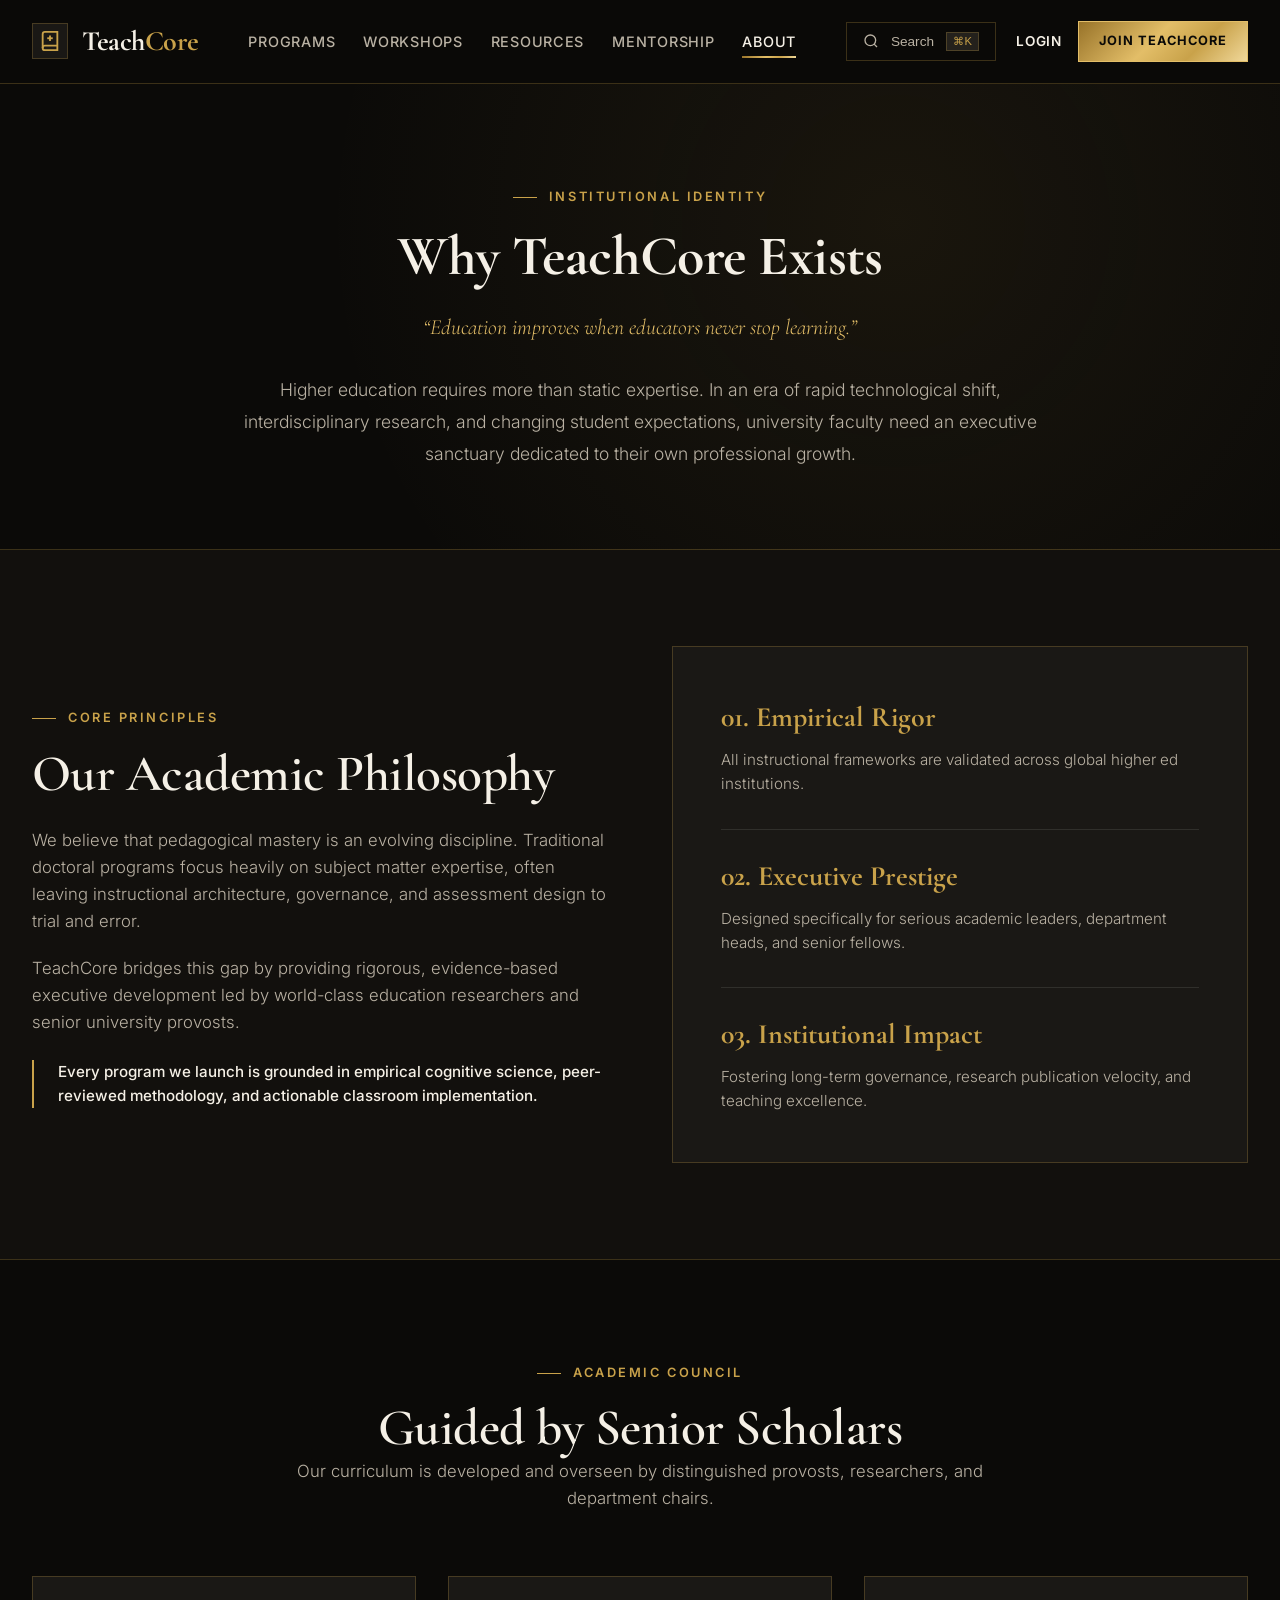
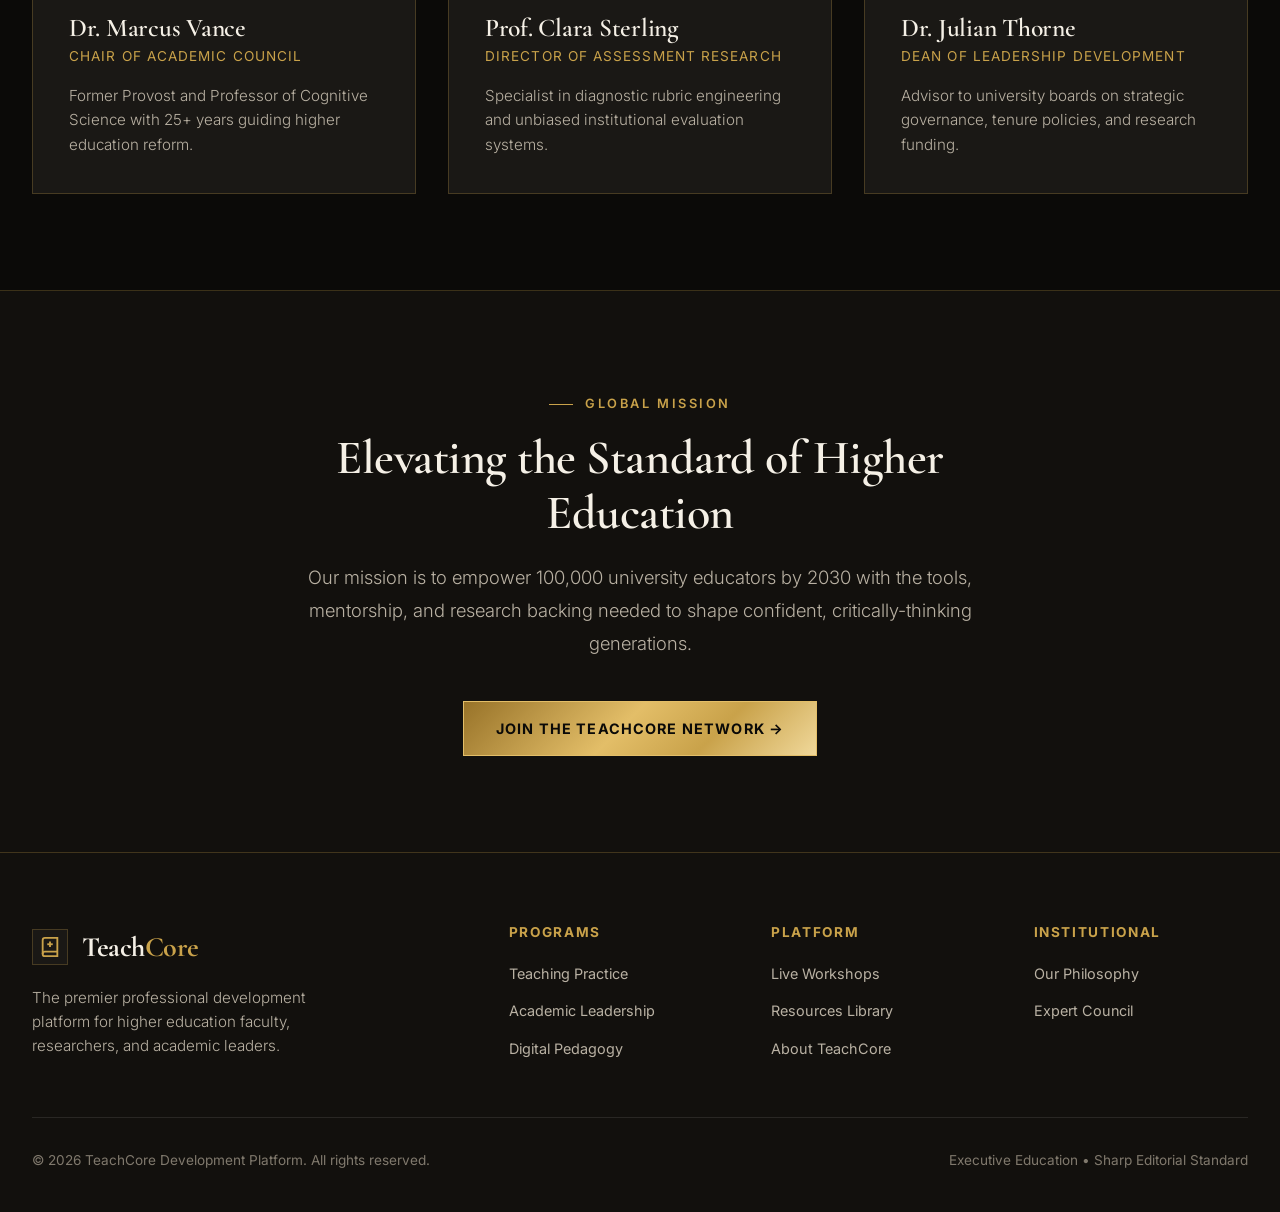
==== about.html @ e2229757 "first commit" ====
<!DOCTYPE html>
<html lang="en">
<head>
  <meta charset="UTF-8">
  <meta name="viewport" content="width=device-width, initial-scale=1.0">
  <title>About TeachCore | Institutional Philosophy & Mission</title>
  <meta name="description" content="TeachCore is an executive professional development platform dedicated to advancing teaching excellence, academic research, and institutional leadership worldwide.">
  <link rel="stylesheet" href="css/style.css">
  <link rel="stylesheet" href="css/responsive.css">
</head>
<body>

  <!-- SITE HEADER / NAVIGATION -->
  <header class="site-header">
    <div class="container nav-container">
      <a href="index.html" class="brand-logo" aria-label="TeachCore Home">
        <div class="logo-mark">
          <svg viewBox="0 0 24 24"><path d="M4 19.5A2.5 2.5 0 0 1 6.5 17H20"></path><path d="M6.5 2H20v20H6.5A2.5 2.5 0 0 1 4 19.5v-15A2.5 2.5 0 0 1 6.5 2z"></path><path d="M12 6v6"></path><path d="M9 9h6"></path></svg>
        </div>
        <span class="brand-text">Teach<span class="core">Core</span></span>
      </a>

      <nav class="desktop-nav" aria-label="Main Navigation">
        <ul class="nav-menu">
          <li><a href="programs.html" class="nav-link">Programs</a></li>
          <li><a href="workshops.html" class="nav-link">Workshops</a></li>
          <li><a href="resources.html" class="nav-link">Resources</a></li>
          <li><a href="programs.html#mentorship" class="nav-link">Mentorship</a></li>
          <li><a href="about.html" class="nav-link active">About</a></li>
        </ul>
      </nav>

      <div class="nav-actions">
        <button class="search-trigger" aria-label="Search site">
          <svg width="16" height="16" viewBox="0 0 24 24" fill="none" stroke="currentColor" stroke-width="2"><circle cx="11" cy="11" r="8"></circle><line x1="21" y1="21" x2="16.65" y2="16.65"></line></svg>
          <span>Search</span>
          <span class="search-shortcut">⌘K</span>
        </button>
        <div class="auth-state-container">
          <a href="login.html" class="nav-auth-link">Login</a>
          <a href="signup.html" class="btn btn-primary" style="padding: 0.55rem 1.25rem; font-size: 0.8rem;">Join TeachCore</a>
        </div>
        <button class="hamburger-btn" aria-label="Toggle navigation menu" aria-expanded="false">
          <span class="hamburger-line line-1"></span>
          <span class="hamburger-line line-2"></span>
          <span class="hamburger-line line-3"></span>
        </button>
      </div>
    </div>
  </header>

  <!-- MOBILE NAVIGATION DRAWER -->
  <div class="mobile-nav-overlay" aria-hidden="true">
    <ul class="mobile-nav-links">
      <li><a href="index.html" class="mobile-nav-link">Home</a></li>
      <li><a href="programs.html" class="mobile-nav-link">Programs</a></li>
      <li><a href="workshops.html" class="mobile-nav-link">Workshops & Events</a></li>
      <li><a href="resources.html" class="mobile-nav-link">Resources Library</a></li>
      <li><a href="about.html" class="mobile-nav-link active">About TeachCore</a></li>
    </ul>
    <div class="mobile-nav-actions">
      <a href="login.html" class="btn btn-secondary" style="width: 100%;">Educator Login</a>
      <a href="signup.html" class="btn btn-primary" style="width: 100%;">Create Account</a>
    </div>
  </div>

  <main>
    <!-- HERO SECTION -->
    <section class="section-padding" style="background: radial-gradient(circle at 70% 30%, rgba(201, 162, 74, 0.08) 0%, transparent 60%), var(--bg-black); border-bottom: 1px solid var(--border-gold); padding-top: 6rem; padding-bottom: 5rem;">
      <div class="container" style="max-width: 900px; text-align: center;">
        <span class="section-tag" style="justify-content: center;">Institutional Identity</span>
        <h1 style="font-size: 3.5rem; margin-bottom: 1.5rem;">Why TeachCore Exists</h1>
        <p style="font-size: 1.35rem; font-family: var(--font-serif); font-style: italic; color: var(--gold-bright); line-height: 1.4; margin-bottom: 2rem;">
          “Education improves when educators never stop learning.”
        </p>
        <p style="font-size: 1.1rem; color: var(--text-secondary); line-height: 1.8;">
          Higher education requires more than static expertise. In an era of rapid technological shift, interdisciplinary research, and changing student expectations, university faculty need an executive sanctuary dedicated to their own professional growth.
        </p>
      </div>
    </section>

    <!-- OUR PHILOSOPHY & APPROACH -->
    <section class="section-padding" style="background: var(--bg-black-soft);">
      <div class="container grid grid-2" style="gap: 4rem; align-items: center;">
        <div>
          <span class="section-tag">Core Principles</span>
          <h2 style="margin-bottom: 1.5rem;">Our Academic Philosophy</h2>
          <p style="margin-bottom: 1.25rem;">
            We believe that pedagogical mastery is an evolving discipline. Traditional doctoral programs focus heavily on subject matter expertise, often leaving instructional architecture, governance, and assessment design to trial and error.
          </p>
          <p style="margin-bottom: 1.5rem;">
            TeachCore bridges this gap by providing rigorous, evidence-based executive development led by world-class education researchers and senior university provosts.
          </p>
          <div style="padding-left: 1.5rem; border-left: 2px solid var(--gold);">
            <p style="font-size: 0.95rem; color: var(--text-primary); font-weight: 500;">
              Every program we launch is grounded in empirical cognitive science, peer-reviewed methodology, and actionable classroom implementation.
            </p>
          </div>
        </div>

        <div style="background: var(--bg-graphite); border: 1px solid var(--border-gold); padding: 3rem; display: flex; flex-direction: column; gap: 2rem;">
          <div>
            <span style="font-family: var(--font-serif); font-size: 1.75rem; color: var(--gold); font-weight: 700;">01. Empirical Rigor</span>
            <p style="font-size: 0.95rem; color: var(--text-secondary); margin-top: 0.5rem;">All instructional frameworks are validated across global higher ed institutions.</p>
          </div>
          <div style="border-top: 1px solid var(--border-subtle); padding-top: 1.5rem;">
            <span style="font-family: var(--font-serif); font-size: 1.75rem; color: var(--gold); font-weight: 700;">02. Executive Prestige</span>
            <p style="font-size: 0.95rem; color: var(--text-secondary); margin-top: 0.5rem;">Designed specifically for serious academic leaders, department heads, and senior fellows.</p>
          </div>
          <div style="border-top: 1px solid var(--border-subtle); padding-top: 1.5rem;">
            <span style="font-family: var(--font-serif); font-size: 1.75rem; color: var(--gold); font-weight: 700;">03. Institutional Impact</span>
            <p style="font-size: 0.95rem; color: var(--text-secondary); margin-top: 0.5rem;">Fostering long-term governance, research publication velocity, and teaching excellence.</p>
          </div>
        </div>
      </div>
    </section>

    <!-- OUR EXPERTS COUNCIL -->
    <section class="section-padding" style="background: var(--bg-black); border-top: 1px solid var(--border-gold); border-bottom: 1px solid var(--border-gold);">
      <div class="container">
        <div style="text-align: center; max-width: 700px; margin: 0 auto 4rem auto;">
          <span class="section-tag" style="justify-content: center;">Academic Council</span>
          <h2>Guided by Senior Scholars</h2>
          <p>Our curriculum is developed and overseen by distinguished provosts, researchers, and department chairs.</p>
        </div>

        <div class="grid grid-3">
          <div style="background: var(--bg-graphite); border: 1px solid var(--border-gold); padding: 2.25rem;">
            <h3 style="font-size: 1.6rem; color: var(--text-primary); margin-bottom: 0.25rem;">Dr. Marcus Vance</h3>
            <span style="font-size: 0.85rem; color: var(--gold); text-transform: uppercase; letter-spacing: 0.08em; display: block; margin-bottom: 1rem;">Chair of Academic Council</span>
            <p style="font-size: 0.95rem; color: var(--text-secondary);">Former Provost and Professor of Cognitive Science with 25+ years guiding higher education reform.</p>
          </div>

          <div style="background: var(--bg-graphite); border: 1px solid var(--border-gold); padding: 2.25rem;">
            <h3 style="font-size: 1.6rem; color: var(--text-primary); margin-bottom: 0.25rem;">Prof. Clara Sterling</h3>
            <span style="font-size: 0.85rem; color: var(--gold); text-transform: uppercase; letter-spacing: 0.08em; display: block; margin-bottom: 1rem;">Director of Assessment Research</span>
            <p style="font-size: 0.95rem; color: var(--text-secondary);">Specialist in diagnostic rubric engineering and unbiased institutional evaluation systems.</p>
          </div>

          <div style="background: var(--bg-graphite); border: 1px solid var(--border-gold); padding: 2.25rem;">
            <h3 style="font-size: 1.6rem; color: var(--text-primary); margin-bottom: 0.25rem;">Dr. Julian Thorne</h3>
            <span style="font-size: 0.85rem; color: var(--gold); text-transform: uppercase; letter-spacing: 0.08em; display: block; margin-bottom: 1rem;">Dean of Leadership Development</span>
            <p style="font-size: 0.95rem; color: var(--text-secondary);">Advisor to university boards on strategic governance, tenure policies, and research funding.</p>
          </div>
        </div>
      </div>
    </section>

    <!-- MISSION & VISION -->
    <section class="section-padding" style="background: var(--bg-black-soft); text-align: center;">
      <div class="container" style="max-width: 800px;">
        <span class="section-tag" style="justify-content: center;">Global Mission</span>
        <h2 style="font-size: 3rem; margin-bottom: 1.25rem;">Elevating the Standard of Higher Education</h2>
        <p style="font-size: 1.15rem; color: var(--text-secondary); margin-bottom: 2.5rem; line-height: 1.8;">
          Our mission is to empower 100,000 university educators by 2030 with the tools, mentorship, and research backing needed to shape confident, critically-thinking generations.
        </p>
        <a href="signup.html" class="btn btn-primary">Join the TeachCore Network &rarr;</a>
      </div>
    </section>
  </main>

  <!-- FOOTER -->
  <footer class="site-footer">
    <div class="container">
      <div class="footer-top">
        <div class="footer-brand">
          <a href="index.html" class="brand-logo">
            <div class="logo-mark">
              <svg viewBox="0 0 24 24"><path d="M4 19.5A2.5 2.5 0 0 1 6.5 17H20"></path><path d="M6.5 2H20v20H6.5A2.5 2.5 0 0 1 4 19.5v-15A2.5 2.5 0 0 1 6.5 2z"></path><path d="M12 6v6"></path><path d="M9 9h6"></path></svg>
            </div>
            <span class="brand-text">Teach<span class="core">Core</span></span>
          </a>
          <p>The premier professional development platform for higher education faculty, researchers, and academic leaders.</p>
        </div>

        <div>
          <h4 class="footer-heading">Programs</h4>
          <ul class="footer-links">
            <li><a href="programs.html">Teaching Practice</a></li>
            <li><a href="programs.html">Academic Leadership</a></li>
            <li><a href="programs.html">Digital Pedagogy</a></li>
          </ul>
        </div>

        <div>
          <h4 class="footer-heading">Platform</h4>
          <ul class="footer-links">
            <li><a href="workshops.html">Live Workshops</a></li>
            <li><a href="resources.html">Resources Library</a></li>
            <li><a href="about.html">About TeachCore</a></li>
          </ul>
        </div>

        <div>
          <h4 class="footer-heading">Institutional</h4>
          <ul class="footer-links">
            <li><a href="about.html">Our Philosophy</a></li>
            <li><a href="about.html">Expert Council</a></li>
          </ul>
        </div>
      </div>

      <div class="footer-bottom">
        <span>&copy; 2026 TeachCore Development Platform. All rights reserved.</span>
        <span>Executive Education &bull; Sharp Editorial Standard</span>
      </div>
    </div>
  </footer>

  <script src="js/navigation.js"></script>
  <script src="js/auth.js"></script>
  <script src="js/main.js"></script>
</body>
</html>
---- css/style.css ----
/* ==========================================================================
   TEACHCORE - PREMIUM EDUCATOR DEVELOPMENT PLATFORM
   Core Design System & Stylesheet
   Style: Dark Executive Academic / Editorial / Sharp 0px Corners / Metallic Gold
   ========================================================================== */

@import url('https://fonts.googleapis.com/css2?family=Cormorant+Garamond:ital,wght@0,400;0,500;0,600;0,700;1,400;1,600&family=Inter:wght@300;400;500;600;700&display=swap');

:root {
  /* Color Palette - Executive Dark & Champagne Gold */
  --bg-black: #0B0A08;
  --bg-black-soft: #12100D;
  --bg-graphite: #1A1815;
  --bg-graphite-light: #24211C;
  --bg-graphite-hover: #2D2923;

  /* Metallic Gold Palette */
  --gold: #C9A24A;
  --gold-bright: #E3BE68;
  --gold-dark: #987329;
  --champagne: #F0D89A;
  --gold-metallic: linear-gradient(135deg, #987329 0%, #E3BE68 45%, #C9A24A 70%, #F0D89A 100%);
  --gold-metallic-subtle: linear-gradient(135deg, rgba(152, 115, 41, 0.15) 0%, rgba(227, 190, 104, 0.15) 50%, rgba(201, 162, 74, 0.15) 100%);

  /* Typography Colors */
  --text-primary: #F5F0E6;
  --text-secondary: #B9B1A3;
  --text-muted: #80796D;

  /* Borders & Dividers */
  --border-gold: rgba(201, 162, 74, 0.25);
  --border-gold-strong: rgba(201, 162, 74, 0.6);
  --border-subtle: rgba(245, 240, 230, 0.1);

  /* Fonts */
  --font-serif: 'Cormorant Garamond', Georgia, 'Times New Roman', serif;
  --font-sans: 'Inter', -apple-system, BlinkMacSystemFont, 'Segoe UI', Roboto, sans-serif;

  /* Spacing System */
  --space-xs: 0.5rem;
  --space-sm: 1rem;
  --space-md: 1.5rem;
  --space-lg: 2.5rem;
  --space-xl: 4rem;
  --space-xxl: 6rem;

  /* Layout */
  --container-max: 1320px;
  --header-height: 84px;

  /* Transitions */
  --transition-fast: 0.2s cubic-bezier(0.16, 1, 0.3, 1);
  --transition-normal: 0.35s cubic-bezier(0.16, 1, 0.3, 1);
  --transition-slow: 0.6s cubic-bezier(0.16, 1, 0.3, 1);
}

/* ==========================================================================
   GLOBAL RESET & STRICT SHARP EDGE ENFORCEMENT
   ========================================================================== */

*,
*::before,
*::after {
  box-sizing: border-box;
  margin: 0;
  padding: 0;
  border-radius: 0 !important;
  /* STRICT CORNER RULE: ZERO ROUNDED CORNERS EVERYWHERE */
}

html {
  font-size: 16px;
  scroll-behavior: smooth;
  background-color: var(--bg-black);
  color: var(--text-primary);
  font-family: var(--font-sans);
  -webkit-font-smoothing: antialiased;
  -moz-osx-font-smoothing: grayscale;
}

body {
  min-height: 100vh;
  display: flex;
  flex-direction: column;
  background-color: var(--bg-black);
  line-height: 1.6;
  overflow-x: hidden;
}

/* Selection & Scrollbar */
::selection {
  background: var(--gold);
  color: var(--bg-black);
}

::-webkit-scrollbar {
  width: 8px;
}

::-webkit-scrollbar-track {
  background: var(--bg-black);
}

::-webkit-scrollbar-thumb {
  background: var(--bg-graphite-light);
  border: 1px solid var(--border-gold);
}

::-webkit-scrollbar-thumb:hover {
  background: var(--gold-dark);
}

/* ==========================================================================
   TYPOGRAPHY
   ========================================================================== */

h1,
h2,
h3,
h4,
h5,
h6 {
  font-family: var(--font-serif);
  font-weight: 600;
  color: var(--text-primary);
  line-height: 1.15;
  letter-spacing: -0.01em;
}

h1 {
  font-size: clamp(2.75rem, 5.5vw, 4.5rem);
  font-weight: 700;
}

h2 {
  font-size: clamp(2.2rem, 4vw, 3.25rem);
}

h3 {
  font-size: clamp(1.5rem, 2.5vw, 2.1rem);
}

h4 {
  font-size: 1.35rem;
}

p {
  color: var(--text-secondary);
  font-size: 1.05rem;
  font-weight: 300;
}

a {
  color: inherit;
  text-decoration: none;
  transition: color var(--transition-fast);
}

.text-gold {
  color: var(--gold);
}

.text-gold-gradient {
  background: var(--gold-metallic);
  -webkit-background-clip: text;
  background-clip: text;
  -webkit-text-fill-color: transparent;
  display: inline-block;
}

.section-tag {
  display: inline-flex;
  align-items: center;
  gap: 0.75rem;
  font-family: var(--font-sans);
  font-size: 0.8rem;
  font-weight: 600;
  letter-spacing: 0.2em;
  text-transform: uppercase;
  color: var(--gold);
  margin-bottom: 1rem;
}

.section-tag::before {
  content: '';
  display: inline-block;
  width: 24px;
  height: 1px;
  background: var(--gold);
}

/* ==========================================================================
   LAYOUT CONTAINERS & UTILITIES
   ========================================================================== */

.container {
  width: 100%;
  max-width: var(--container-max);
  margin: 0 auto;
  padding: 0 2rem;
}

.section-padding {
  padding: var(--space-xxl) 0;
}

.section-divider {
  width: 100%;
  height: 1px;
  background: linear-gradient(90deg, transparent 0%, var(--border-gold) 50%, transparent 100%);
  margin: 0;
}

.grid {
  display: grid;
  gap: 2rem;
}

.grid-2 {
  grid-template-columns: repeat(2, 1fr);
}

.grid-3 {
  grid-template-columns: repeat(3, 1fr);
}

.grid-4 {
  grid-template-columns: repeat(4, 1fr);
}

/* ==========================================================================
   BUTTONS & INPUTS (STRICT SHARP EDGES)
   ========================================================================== */

.btn {
  display: inline-flex;
  align-items: center;
  justify-content: center;
  gap: 0.75rem;
  padding: 0.95rem 2rem;
  font-family: var(--font-sans);
  font-size: 0.9rem;
  font-weight: 600;
  letter-spacing: 0.08em;
  text-transform: uppercase;
  cursor: pointer;
  border: 1px solid transparent;
  transition: all var(--transition-normal);
  background: transparent;
  position: relative;
  overflow: hidden;
}

.btn-primary {
  background: var(--gold-metallic);
  color: var(--bg-black);
  border-color: var(--gold-bright);
  font-weight: 700;
}

.btn-primary:hover {
  background: linear-gradient(135deg, #E3BE68 0%, #F0D89A 50%, #C9A24A 100%);
  box-shadow: 0 0 25px rgba(201, 162, 74, 0.3);
  transform: translateY(-2px);
}

.btn-secondary {
  background: var(--bg-graphite);
  color: var(--text-primary);
  border: 1px solid var(--border-gold);
}

.btn-secondary:hover {
  border-color: var(--gold);
  background: var(--bg-graphite-light);
  color: var(--gold-bright);
  transform: translateY(-2px);
}

.btn-outline {
  background: transparent;
  color: var(--gold);
  border: 1px solid var(--border-gold);
}

.btn-outline:hover {
  background: rgba(201, 162, 74, 0.1);
  border-color: var(--gold-bright);
  color: var(--gold-bright);
}

.btn-icon {
  width: 44px;
  height: 44px;
  padding: 0;
  display: flex;
  align-items: center;
  justify-content: center;
}

/* Forms & Inputs */
.form-group {
  display: flex;
  flex-direction: column;
  gap: 0.5rem;
  margin-bottom: 1.5rem;
}

.form-label {
  font-size: 0.85rem;
  font-weight: 600;
  text-transform: uppercase;
  letter-spacing: 0.08em;
  color: var(--text-secondary);
}

.form-control {
  width: 100%;
  padding: 0.9rem 1.25rem;
  background: var(--bg-black-soft);
  border: 1px solid var(--border-gold);
  color: var(--text-primary);
  font-family: var(--font-sans);
  font-size: 0.95rem;
  transition: border-color var(--transition-fast), background var(--transition-fast);
}

.form-control:focus {
  outline: none;
  border-color: var(--gold-bright);
  background: var(--bg-graphite);
  box-shadow: 0 0 10px rgba(201, 162, 74, 0.15);
}

.form-control::placeholder {
  color: var(--text-muted);
}

select.form-control {
  appearance: none;
  background-image: url("data:image/svg+xml,%3Csvg xmlns='http://www.w3.org/2000/svg' width='16' height='16' viewBox='0 0 24 24' fill='none' stroke='%3CC9A24A' stroke-width='2' stroke-linecap='square'%3E%3Cpolyline points='6 9 12 15 18 9'%3E%3C/polyline%3E%3C/svg%3E");
  background-repeat: no-repeat;
  background-position: right 1rem center;
  padding-right: 2.5rem;
}

/* ==========================================================================
   NAVIGATION & HEADER
   ========================================================================== */

.site-header {
  position: sticky;
  top: 0;
  z-index: 1000;
  background: rgba(11, 10, 8, 0.92);
  backdrop-filter: blur(12px);
  -webkit-backdrop-filter: blur(12px);
  border-bottom: 1px solid var(--border-gold);
  height: var(--header-height);
  display: flex;
  align-items: center;
  transition: background var(--transition-normal);
}

.nav-container {
  display: flex;
  align-items: center;
  justify-content: space-between;
  width: 100%;
}

/* Brand Logo */
.brand-logo {
  display: flex;
  align-items: center;
  gap: 0.85rem;
  font-family: var(--font-serif);
  font-size: 1.75rem;
  font-weight: 700;
  letter-spacing: -0.02em;
  color: var(--text-primary);
}

.logo-mark {
  width: 36px;
  height: 36px;
  display: flex;
  align-items: center;
  justify-content: center;
  background: var(--bg-graphite);
  border: 1px solid var(--border-gold);
  position: relative;
}

.logo-mark svg {
  width: 22px;
  height: 22px;
  fill: none;
  stroke: var(--gold);
  stroke-width: 2;
}

.brand-text .core {
  color: var(--gold);
}

/* Nav Menu */
.nav-menu {
  display: flex;
  align-items: center;
  gap: 2.5rem;
  list-style: none;
}

.nav-link {
  font-family: var(--font-sans);
  font-size: 0.9rem;
  font-weight: 500;
  letter-spacing: 0.05em;
  color: var(--text-secondary);
  padding: 0.5rem 0;
  position: relative;
  text-transform: uppercase;
}

.nav-link::after {
  content: '';
  position: absolute;
  bottom: 0;
  left: 0;
  width: 100%;
  height: 2px;
  background: var(--gold-metallic);
  transform: scaleX(0);
  transform-origin: right;
  transition: transform var(--transition-normal);
}

.nav-link:hover,
.nav-link.active {
  color: var(--text-primary);
}

.nav-link:hover::after,
.nav-link.active::after {
  transform: scaleX(1);
  transform-origin: left;
}

/* Nav Actions */
.nav-actions {
  display: flex;
  align-items: center;
  gap: 1.25rem;
}

.search-trigger {
  background: transparent;
  border: 1px solid var(--border-gold);
  color: var(--text-secondary);
  padding: 0.55rem 1rem;
  display: flex;
  align-items: center;
  gap: 0.75rem;
  font-size: 0.85rem;
  cursor: pointer;
  transition: all var(--transition-fast);
}

.search-trigger:hover {
  border-color: var(--gold);
  color: var(--gold-bright);
  background: var(--bg-graphite);
}

.search-shortcut {
  font-size: 0.7rem;
  background: var(--bg-graphite-light);
  border: 1px solid var(--border-gold);
  padding: 0.15rem 0.4rem;
  color: var(--gold);
}

.nav-auth-link {
  font-size: 0.85rem;
  font-weight: 600;
  text-transform: uppercase;
  letter-spacing: 0.05em;
  color: var(--text-primary);
}

.nav-auth-link:hover {
  color: var(--gold);
}

.user-badge {
  display: inline-flex;
  align-items: center;
  gap: 0.5rem;
  padding: 0.4rem 0.8rem;
  background: var(--bg-graphite);
  border: 1px solid var(--border-gold);
  font-size: 0.85rem;
  color: var(--gold-bright);
}

/* Mobile Hamburger Button */
.hamburger-btn {
  display: none;
  background: transparent;
  border: 1px solid var(--border-gold);
  color: var(--text-primary);
  width: 44px;
  height: 44px;
  flex-direction: column;
  align-items: center;
  justify-content: center;
  gap: 6px;
  cursor: pointer;
  padding: 0;
  z-index: 1002;
}

.hamburger-line {
  width: 22px;
  height: 2px;
  background-color: var(--gold);
  transition: all var(--transition-normal);
}

.hamburger-btn.is-active .line-1 {
  transform: translateY(8px) rotate(45deg);
}

.hamburger-btn.is-active .line-2 {
  opacity: 0;
}

.hamburger-btn.is-active .line-3 {
  transform: translateY(-8px) rotate(-45deg);
}

/* Mobile Nav Drawer */
.mobile-nav-overlay {
  position: fixed;
  top: 0;
  left: 0;
  width: 100vw;
  height: 100vh;
  background: rgba(11, 10, 8, 0.95);
  backdrop-filter: blur(15px);
  z-index: 1001;
  display: flex;
  flex-direction: column;
  justify-content: center;
  padding: 3rem 2rem;
  opacity: 0;
  visibility: hidden;
  transition: opacity var(--transition-normal), visibility var(--transition-normal);
}

.mobile-nav-overlay.is-open {
  opacity: 1;
  visibility: visible;
}

.mobile-nav-links {
  list-style: none;
  display: flex;
  flex-direction: column;
  gap: 1.75rem;
  margin-bottom: 3rem;
}

.mobile-nav-link {
  font-family: var(--font-serif);
  font-size: 2.25rem;
  font-weight: 600;
  color: var(--text-primary);
}

.mobile-nav-link:hover,
.mobile-nav-link.active {
  color: var(--gold);
}

.mobile-nav-actions {
  display: flex;
  flex-direction: column;
  gap: 1rem;
}

/* ==========================================================================
   EDITORIAL CARDS & PANELS (SHARP 0PX EDGES)
   ========================================================================== */

.editorial-card {
  background: var(--bg-graphite);
  border: 1px solid var(--border-gold);
  padding: 2.25rem;
  position: relative;
  display: flex;
  flex-direction: column;
  justify-content: space-between;
  transition: transform var(--transition-normal), border-color var(--transition-normal), box-shadow var(--transition-normal);
}

.editorial-card:hover {
  transform: translateY(-4px);
  border-color: var(--gold-bright);
  box-shadow: 0 12px 30px rgba(0, 0, 0, 0.5), 0 0 15px rgba(201, 162, 74, 0.15);
}

.card-num {
  font-family: var(--font-serif);
  font-size: 1.5rem;
  font-weight: 700;
  color: var(--gold);
  margin-bottom: 1.25rem;
}

.card-title {
  font-size: 1.65rem;
  margin-bottom: 0.75rem;
}

.card-meta {
  display: flex;
  flex-wrap: wrap;
  gap: 1rem;
  font-size: 0.8rem;
  text-transform: uppercase;
  letter-spacing: 0.08em;
  color: var(--text-muted);
  margin-bottom: 1rem;
  padding-bottom: 1rem;
  border-bottom: 1px solid var(--border-subtle);
}

.card-meta span {
  display: flex;
  align-items: center;
  gap: 0.4rem;
}

.card-desc {
  color: var(--text-secondary);
  font-size: 0.95rem;
  margin-bottom: 1.5rem;
  flex-grow: 1;
}

.card-footer-link {
  display: inline-flex;
  align-items: center;
  gap: 0.5rem;
  font-size: 0.85rem;
  font-weight: 700;
  text-transform: uppercase;
  letter-spacing: 0.1em;
  color: var(--gold);
  transition: gap var(--transition-fast);
}

.editorial-card:hover .card-footer-link {
  gap: 0.85rem;
  color: var(--gold-bright);
}

/* ==========================================================================
   BADGES & CHIPS
   ========================================================================== */

.badge {
  display: inline-block;
  padding: 0.3rem 0.7rem;
  font-family: var(--font-sans);
  font-size: 0.75rem;
  font-weight: 600;
  text-transform: uppercase;
  letter-spacing: 0.08em;
  border: 1px solid var(--border-gold);
  color: var(--gold);
  background: var(--bg-black-soft);
}

.badge-gold {
  background: var(--gold-metallic);
  color: var(--bg-black);
  border: none;
  font-weight: 700;
}

/* ==========================================================================
   MODALS & DIALOGS
   ========================================================================== */

.modal-backdrop {
  position: fixed;
  top: 0;
  left: 0;
  width: 100vw;
  height: 100vh;
  background: rgba(11, 10, 8, 0.85);
  backdrop-filter: blur(8px);
  z-index: 2000;
  display: flex;
  align-items: center;
  justify-content: center;
  padding: 1.5rem;
  opacity: 0;
  visibility: hidden;
  transition: opacity var(--transition-normal), visibility var(--transition-normal);
}

.modal-backdrop.is-open {
  opacity: 1;
  visibility: visible;
}

.modal-window {
  background: var(--bg-graphite);
  border: 1px solid var(--border-gold-strong);
  width: 100%;
  max-width: 680px;
  max-height: 90vh;
  overflow-y: auto;
  padding: 2.5rem;
  position: relative;
  box-shadow: 0 25px 60px rgba(0, 0, 0, 0.8), 0 0 30px rgba(201, 162, 74, 0.2);
  transform: translateY(20px);
  transition: transform var(--transition-normal);
}

.modal-backdrop.is-open .modal-window {
  transform: translateY(0);
}

.modal-close-btn {
  position: absolute;
  top: 1.5rem;
  right: 1.5rem;
  background: transparent;
  border: 1px solid var(--border-gold);
  color: var(--text-secondary);
  width: 36px;
  height: 36px;
  display: flex;
  align-items: center;
  justify-content: center;
  cursor: pointer;
  transition: all var(--transition-fast);
}

.modal-close-btn:hover {
  border-color: var(--gold);
  color: var(--gold-bright);
  background: var(--bg-graphite-light);
}

/* ==========================================================================
   TOAST NOTIFICATIONS
   ========================================================================== */

.toast-container {
  position: fixed;
  bottom: 2rem;
  right: 2rem;
  z-index: 3000;
  display: flex;
  flex-direction: column;
  gap: 0.75rem;
}

.toast {
  background: var(--bg-graphite);
  border: 1px solid var(--border-gold);
  border-left: 4px solid var(--gold);
  color: var(--text-primary);
  padding: 1rem 1.5rem;
  min-width: 300px;
  font-size: 0.9rem;
  box-shadow: 0 10px 25px rgba(0, 0, 0, 0.5);
  display: flex;
  align-items: center;
  justify-content: space-between;
  gap: 1rem;
  transform: translateX(120%);
  transition: transform var(--transition-normal);
}

.toast.is-show {
  transform: translateX(0);
}

.toast-success {
  border-left-color: #52c41a;
}

.toast-error {
  border-left-color: #ff4d4f;
}

/* ==========================================================================
   FOOTER
   ========================================================================== */

.site-footer {
  background: var(--bg-black-soft);
  border-top: 1px solid var(--border-gold);
  margin-top: auto;
  padding: 4.5rem 0 2.5rem 0;
}

.footer-top {
  display: grid;
  grid-template-columns: 2fr repeat(3, 1fr);
  gap: 3rem;
  margin-bottom: 3.5rem;
}

.footer-brand p {
  margin-top: 1rem;
  max-width: 320px;
  font-size: 0.95rem;
}

.footer-heading {
  font-family: var(--font-sans);
  font-size: 0.85rem;
  font-weight: 700;
  text-transform: uppercase;
  letter-spacing: 0.12em;
  color: var(--gold);
  margin-bottom: 1.25rem;
}

.footer-links {
  list-style: none;
  display: flex;
  flex-direction: column;
  gap: 0.75rem;
}

.footer-links a {
  color: var(--text-secondary);
  font-size: 0.9rem;
}

.footer-links a:hover {
  color: var(--gold-bright);
  padding-left: 4px;
}

.footer-bottom {
  padding-top: 2rem;
  border-top: 1px solid var(--border-subtle);
  display: flex;
  align-items: center;
  justify-content: space-between;
  font-size: 0.85rem;
  color: var(--text-muted);
}
---- css/responsive.css ----
/* ==========================================================================
   TEACHCORE - RESPONSIVE & LAYOUT STYLESHEET
   Mobile (320px+) to High-DPI Desktop (1440px+)
   ========================================================================== */

/* High Desktop & Large Screens (1440px+) */
@media (min-width: 1440px) {
  .container {
    max-width: 1400px;
  }
}

/* Standard Desktop (1025px - 1280px) */
@media (max-width: 1280px) {
  .nav-menu {
    gap: 1.75rem;
  }
  .grid-4 {
    grid-template-columns: repeat(2, 1fr);
  }
}

/* Tablet & Small Laptops (769px - 1024px) */
@media (max-width: 1024px) {
  .site-header {
    height: 76px;
  }
  .nav-menu, .nav-actions .search-trigger, .nav-actions .btn-outline {
    display: none;
  }
  .hamburger-btn {
    display: flex;
  }
  .grid-3 {
    grid-template-columns: repeat(2, 1fr);
  }
  .grid-2 {
    grid-template-columns: 1fr;
  }
  .footer-top {
    grid-template-columns: 1fr 1fr;
    gap: 2.5rem;
  }
  .hero-grid {
    grid-template-columns: 1fr !important;
    gap: 3rem !important;
  }
  .asymmetric-layout {
    grid-template-columns: 1fr !important;
  }
}

/* Mobile Devices (320px - 768px) */
@media (max-width: 768px) {
  html {
    font-size: 15px;
  }
  .container {
    padding: 0 1.25rem;
  }
  .section-padding {
    padding: 3.5rem 0;
  }
  .grid-4, .grid-3, .grid-2 {
    grid-template-columns: 1fr;
  }
  .footer-top {
    grid-template-columns: 1fr;
    gap: 2rem;
  }
  .footer-bottom {
    flex-direction: column;
    gap: 1rem;
    text-align: center;
  }
  .editorial-card {
    padding: 1.5rem;
  }
  .timeline-step {
    flex-direction: column !important;
    align-items: flex-start !important;
    gap: 1rem !important;
  }
  .modal-window {
    padding: 1.5rem;
  }
  .stat-number {
    font-size: 3rem !important;
  }
  .filter-bar {
    flex-direction: column;
    align-items: stretch !important;
  }
  .cert-preview-card {
    padding: 1.5rem !important;
  }
}

/* Small Mobile Screens (320px - 390px) */
@media (max-width: 390px) {
  .brand-logo {
    font-size: 1.4rem;
  }
  .logo-mark {
    width: 30px;
    height: 30px;
  }
  .btn {
    padding: 0.85rem 1.25rem;
    font-size: 0.8rem;
  }
}
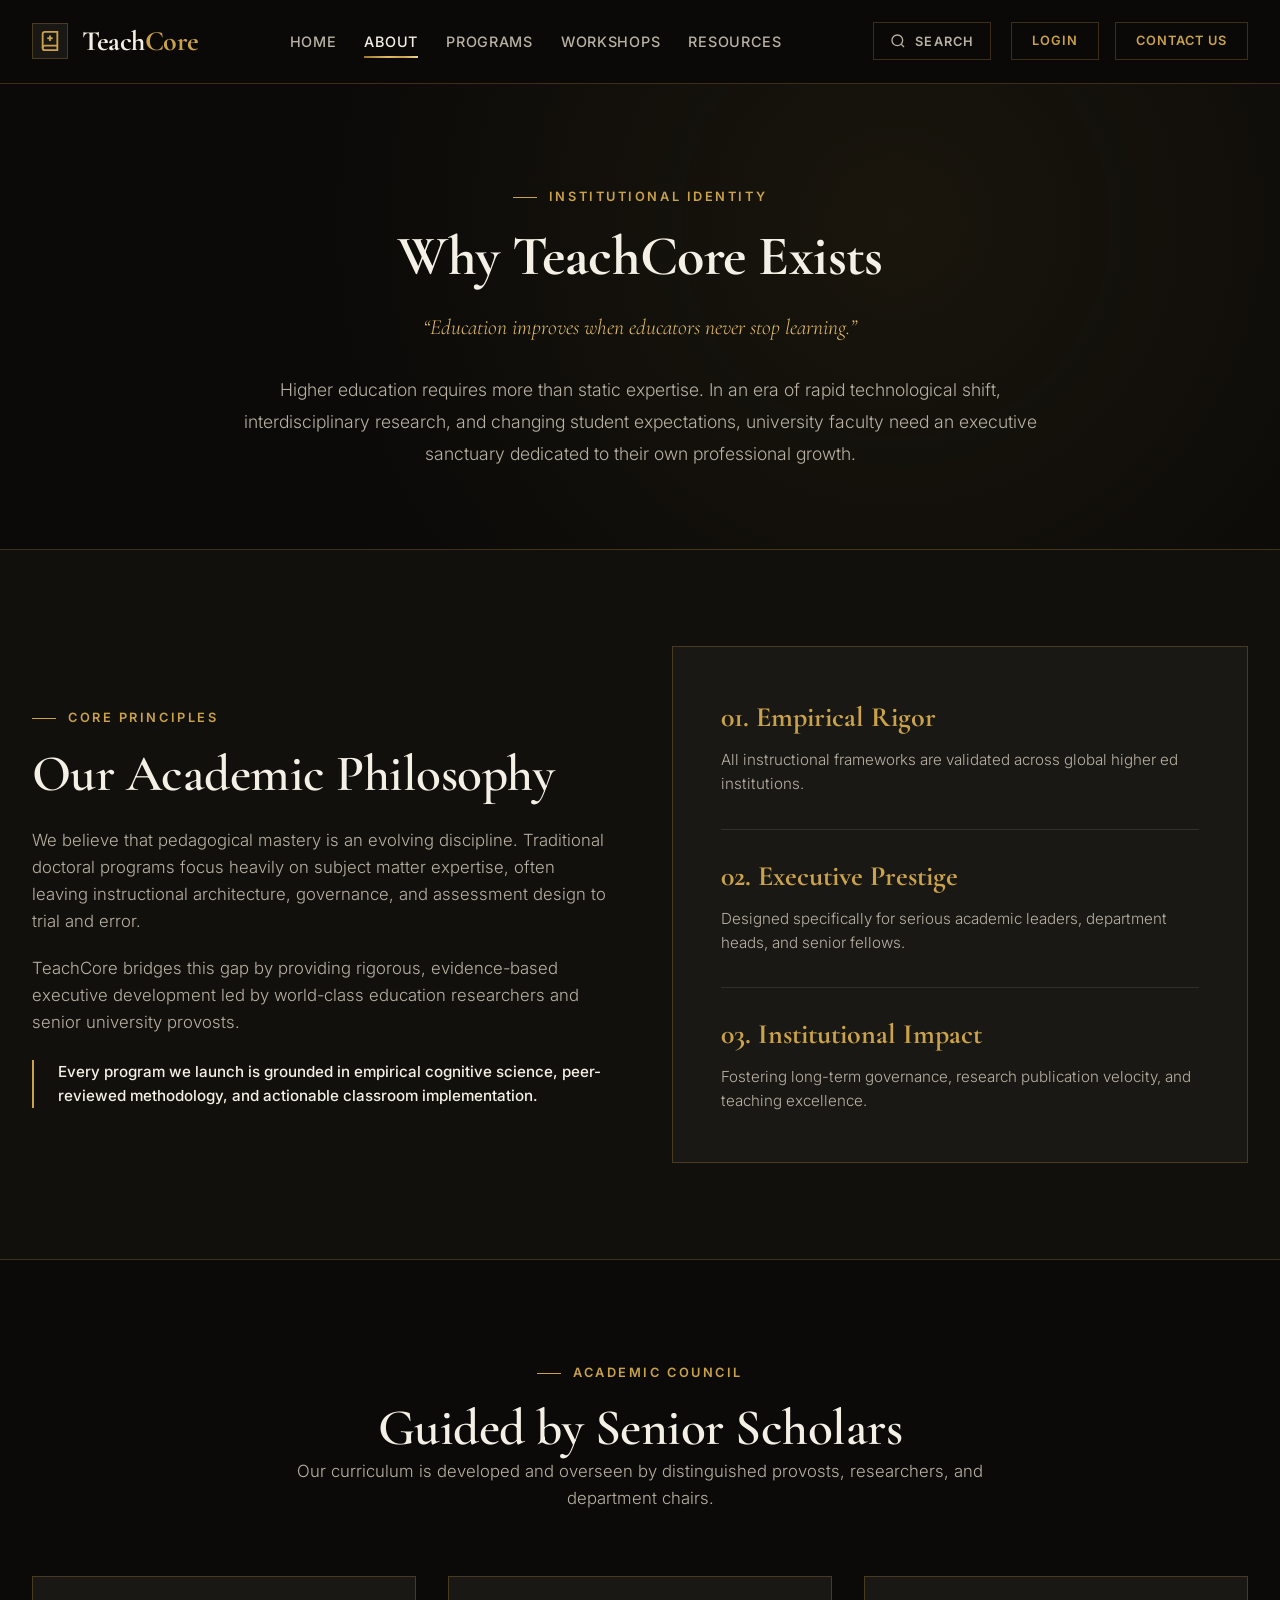
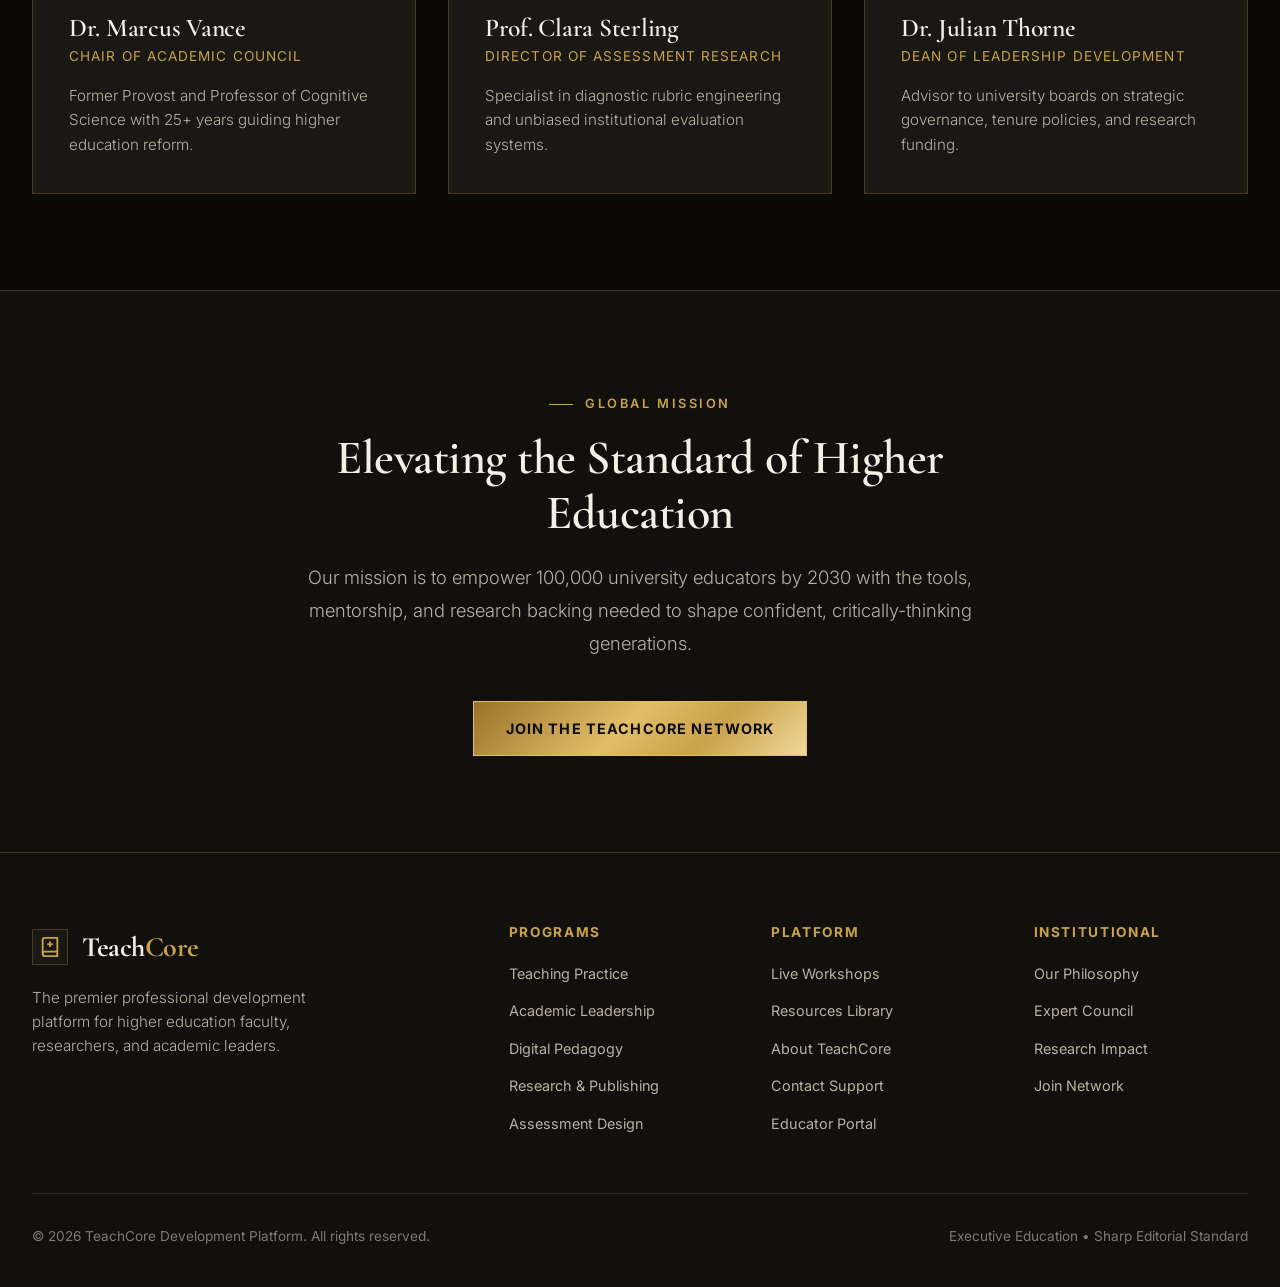
==== commit d3697cf9: "intcorrections" ====
--- a/about.html
+++ b/about.html
@@ -1,13 +1,17 @@
 <!DOCTYPE html>
 <html lang="en">
+
 <head>
   <meta charset="UTF-8">
   <meta name="viewport" content="width=device-width, initial-scale=1.0">
   <title>About TeachCore | Institutional Philosophy & Mission</title>
-  <meta name="description" content="TeachCore is an executive professional development platform dedicated to advancing teaching excellence, academic research, and institutional leadership worldwide.">
+  <meta name="description"
+    content="TeachCore is an executive professional development platform dedicated to advancing teaching excellence, academic research, and institutional leadership worldwide.">
+  <link rel="icon" type="image/svg+xml" href="favicon.svg">
   <link rel="stylesheet" href="css/style.css">
   <link rel="stylesheet" href="css/responsive.css">
 </head>
+
 <body>
 
   <!-- SITE HEADER / NAVIGATION -->
@@ -15,30 +19,37 @@
     <div class="container nav-container">
       <a href="index.html" class="brand-logo" aria-label="TeachCore Home">
         <div class="logo-mark">
-          <svg viewBox="0 0 24 24"><path d="M4 19.5A2.5 2.5 0 0 1 6.5 17H20"></path><path d="M6.5 2H20v20H6.5A2.5 2.5 0 0 1 4 19.5v-15A2.5 2.5 0 0 1 6.5 2z"></path><path d="M12 6v6"></path><path d="M9 9h6"></path></svg>
+          <svg viewBox="0 0 24 24">
+            <path d="M4 19.5A2.5 2.5 0 0 1 6.5 17H20"></path>
+            <path d="M6.5 2H20v20H6.5A2.5 2.5 0 0 1 4 19.5v-15A2.5 2.5 0 0 1 6.5 2z"></path>
+            <path d="M12 6v6"></path>
+            <path d="M9 9h6"></path>
+          </svg>
         </div>
         <span class="brand-text">Teach<span class="core">Core</span></span>
       </a>
 
       <nav class="desktop-nav" aria-label="Main Navigation">
         <ul class="nav-menu">
+          <li><a href="index.html" class="nav-link">Home</a></li>
+          <li><a href="about.html" class="nav-link active">About</a></li>
           <li><a href="programs.html" class="nav-link">Programs</a></li>
           <li><a href="workshops.html" class="nav-link">Workshops</a></li>
           <li><a href="resources.html" class="nav-link">Resources</a></li>
-          <li><a href="programs.html#mentorship" class="nav-link">Mentorship</a></li>
-          <li><a href="about.html" class="nav-link active">About</a></li>
         </ul>
       </nav>
 
       <div class="nav-actions">
         <button class="search-trigger" aria-label="Search site">
-          <svg width="16" height="16" viewBox="0 0 24 24" fill="none" stroke="currentColor" stroke-width="2"><circle cx="11" cy="11" r="8"></circle><line x1="21" y1="21" x2="16.65" y2="16.65"></line></svg>
+          <svg width="16" height="16" viewBox="0 0 24 24" fill="none" stroke="currentColor" stroke-width="2">
+            <circle cx="11" cy="11" r="8"></circle>
+            <line x1="21" y1="21" x2="16.65" y2="16.65"></line>
+          </svg>
           <span>Search</span>
-          <span class="search-shortcut">⌘K</span>
         </button>
         <div class="auth-state-container">
-          <a href="login.html" class="nav-auth-link">Login</a>
-          <a href="signup.html" class="btn btn-primary" style="padding: 0.55rem 1.25rem; font-size: 0.8rem;">Join TeachCore</a>
+          <a href="login.html" class="btn btn-outline nav-auth-link" style="height: 38px; padding: 0 1.25rem; font-size: 0.8rem;">Login</a>
+          <a href="contact.html" class="nav-contact-btn">Contact Us</a>
         </div>
         <button class="hamburger-btn" aria-label="Toggle navigation menu" aria-expanded="false">
           <span class="hamburger-line line-1"></span>
@@ -53,28 +64,32 @@
   <div class="mobile-nav-overlay" aria-hidden="true">
     <ul class="mobile-nav-links">
       <li><a href="index.html" class="mobile-nav-link">Home</a></li>
+      <li><a href="about.html" class="mobile-nav-link active">About</a></li>
       <li><a href="programs.html" class="mobile-nav-link">Programs</a></li>
-      <li><a href="workshops.html" class="mobile-nav-link">Workshops & Events</a></li>
-      <li><a href="resources.html" class="mobile-nav-link">Resources Library</a></li>
-      <li><a href="about.html" class="mobile-nav-link active">About TeachCore</a></li>
+      <li><a href="workshops.html" class="mobile-nav-link">Workshops</a></li>
+      <li><a href="resources.html" class="mobile-nav-link">Resources</a></li>
     </ul>
     <div class="mobile-nav-actions">
       <a href="login.html" class="btn btn-secondary" style="width: 100%;">Educator Login</a>
-      <a href="signup.html" class="btn btn-primary" style="width: 100%;">Create Account</a>
+      <a href="contact.html" class="nav-contact-btn" style="width: 100%;">Contact Us</a>
     </div>
   </div>
 
   <main>
     <!-- HERO SECTION -->
-    <section class="section-padding" style="background: radial-gradient(circle at 70% 30%, rgba(201, 162, 74, 0.08) 0%, transparent 60%), var(--bg-black); border-bottom: 1px solid var(--border-gold); padding-top: 6rem; padding-bottom: 5rem;">
+    <section class="section-padding"
+      style="background: radial-gradient(circle at 70% 30%, rgba(201, 162, 74, 0.08) 0%, transparent 60%), var(--bg-black); border-bottom: 1px solid var(--border-gold); padding-top: 6rem; padding-bottom: 5rem;">
       <div class="container" style="max-width: 900px; text-align: center;">
         <span class="section-tag" style="justify-content: center;">Institutional Identity</span>
         <h1 style="font-size: 3.5rem; margin-bottom: 1.5rem;">Why TeachCore Exists</h1>
-        <p style="font-size: 1.35rem; font-family: var(--font-serif); font-style: italic; color: var(--gold-bright); line-height: 1.4; margin-bottom: 2rem;">
+        <p
+          style="font-size: 1.35rem; font-family: var(--font-serif); font-style: italic; color: var(--gold-bright); line-height: 1.4; margin-bottom: 2rem;">
           “Education improves when educators never stop learning.”
         </p>
         <p style="font-size: 1.1rem; color: var(--text-secondary); line-height: 1.8;">
-          Higher education requires more than static expertise. In an era of rapid technological shift, interdisciplinary research, and changing student expectations, university faculty need an executive sanctuary dedicated to their own professional growth.
+          Higher education requires more than static expertise. In an era of rapid technological shift,
+          interdisciplinary research, and changing student expectations, university faculty need an executive sanctuary
+          dedicated to their own professional growth.
         </p>
       </div>
     </section>
@@ -86,37 +101,49 @@
           <span class="section-tag">Core Principles</span>
           <h2 style="margin-bottom: 1.5rem;">Our Academic Philosophy</h2>
           <p style="margin-bottom: 1.25rem;">
-            We believe that pedagogical mastery is an evolving discipline. Traditional doctoral programs focus heavily on subject matter expertise, often leaving instructional architecture, governance, and assessment design to trial and error.
+            We believe that pedagogical mastery is an evolving discipline. Traditional doctoral programs focus heavily
+            on subject matter expertise, often leaving instructional architecture, governance, and assessment design to
+            trial and error.
           </p>
           <p style="margin-bottom: 1.5rem;">
-            TeachCore bridges this gap by providing rigorous, evidence-based executive development led by world-class education researchers and senior university provosts.
+            TeachCore bridges this gap by providing rigorous, evidence-based executive development led by world-class
+            education researchers and senior university provosts.
           </p>
           <div style="padding-left: 1.5rem; border-left: 2px solid var(--gold);">
             <p style="font-size: 0.95rem; color: var(--text-primary); font-weight: 500;">
-              Every program we launch is grounded in empirical cognitive science, peer-reviewed methodology, and actionable classroom implementation.
+              Every program we launch is grounded in empirical cognitive science, peer-reviewed methodology, and
+              actionable classroom implementation.
             </p>
           </div>
         </div>
 
-        <div style="background: var(--bg-graphite); border: 1px solid var(--border-gold); padding: 3rem; display: flex; flex-direction: column; gap: 2rem;">
+        <div
+          style="background: var(--bg-graphite); border: 1px solid var(--border-gold); padding: 3rem; display: flex; flex-direction: column; gap: 2rem;">
           <div>
-            <span style="font-family: var(--font-serif); font-size: 1.75rem; color: var(--gold); font-weight: 700;">01. Empirical Rigor</span>
-            <p style="font-size: 0.95rem; color: var(--text-secondary); margin-top: 0.5rem;">All instructional frameworks are validated across global higher ed institutions.</p>
+            <span style="font-family: var(--font-serif); font-size: 1.75rem; color: var(--gold); font-weight: 700;">01.
+              Empirical Rigor</span>
+            <p style="font-size: 0.95rem; color: var(--text-secondary); margin-top: 0.5rem;">All instructional
+              frameworks are validated across global higher ed institutions.</p>
           </div>
           <div style="border-top: 1px solid var(--border-subtle); padding-top: 1.5rem;">
-            <span style="font-family: var(--font-serif); font-size: 1.75rem; color: var(--gold); font-weight: 700;">02. Executive Prestige</span>
-            <p style="font-size: 0.95rem; color: var(--text-secondary); margin-top: 0.5rem;">Designed specifically for serious academic leaders, department heads, and senior fellows.</p>
+            <span style="font-family: var(--font-serif); font-size: 1.75rem; color: var(--gold); font-weight: 700;">02.
+              Executive Prestige</span>
+            <p style="font-size: 0.95rem; color: var(--text-secondary); margin-top: 0.5rem;">Designed specifically for
+              serious academic leaders, department heads, and senior fellows.</p>
           </div>
           <div style="border-top: 1px solid var(--border-subtle); padding-top: 1.5rem;">
-            <span style="font-family: var(--font-serif); font-size: 1.75rem; color: var(--gold); font-weight: 700;">03. Institutional Impact</span>
-            <p style="font-size: 0.95rem; color: var(--text-secondary); margin-top: 0.5rem;">Fostering long-term governance, research publication velocity, and teaching excellence.</p>
+            <span style="font-family: var(--font-serif); font-size: 1.75rem; color: var(--gold); font-weight: 700;">03.
+              Institutional Impact</span>
+            <p style="font-size: 0.95rem; color: var(--text-secondary); margin-top: 0.5rem;">Fostering long-term
+              governance, research publication velocity, and teaching excellence.</p>
           </div>
         </div>
       </div>
     </section>
 
     <!-- OUR EXPERTS COUNCIL -->
-    <section class="section-padding" style="background: var(--bg-black); border-top: 1px solid var(--border-gold); border-bottom: 1px solid var(--border-gold);">
+    <section class="section-padding"
+      style="background: var(--bg-black); border-top: 1px solid var(--border-gold); border-bottom: 1px solid var(--border-gold);">
       <div class="container">
         <div style="text-align: center; max-width: 700px; margin: 0 auto 4rem auto;">
           <span class="section-tag" style="justify-content: center;">Academic Council</span>
@@ -127,20 +154,29 @@
         <div class="grid grid-3">
           <div style="background: var(--bg-graphite); border: 1px solid var(--border-gold); padding: 2.25rem;">
             <h3 style="font-size: 1.6rem; color: var(--text-primary); margin-bottom: 0.25rem;">Dr. Marcus Vance</h3>
-            <span style="font-size: 0.85rem; color: var(--gold); text-transform: uppercase; letter-spacing: 0.08em; display: block; margin-bottom: 1rem;">Chair of Academic Council</span>
-            <p style="font-size: 0.95rem; color: var(--text-secondary);">Former Provost and Professor of Cognitive Science with 25+ years guiding higher education reform.</p>
+            <span
+              style="font-size: 0.85rem; color: var(--gold); text-transform: uppercase; letter-spacing: 0.08em; display: block; margin-bottom: 1rem;">Chair
+              of Academic Council</span>
+            <p style="font-size: 0.95rem; color: var(--text-secondary);">Former Provost and Professor of Cognitive
+              Science with 25+ years guiding higher education reform.</p>
           </div>
 
           <div style="background: var(--bg-graphite); border: 1px solid var(--border-gold); padding: 2.25rem;">
             <h3 style="font-size: 1.6rem; color: var(--text-primary); margin-bottom: 0.25rem;">Prof. Clara Sterling</h3>
-            <span style="font-size: 0.85rem; color: var(--gold); text-transform: uppercase; letter-spacing: 0.08em; display: block; margin-bottom: 1rem;">Director of Assessment Research</span>
-            <p style="font-size: 0.95rem; color: var(--text-secondary);">Specialist in diagnostic rubric engineering and unbiased institutional evaluation systems.</p>
+            <span
+              style="font-size: 0.85rem; color: var(--gold); text-transform: uppercase; letter-spacing: 0.08em; display: block; margin-bottom: 1rem;">Director
+              of Assessment Research</span>
+            <p style="font-size: 0.95rem; color: var(--text-secondary);">Specialist in diagnostic rubric engineering and
+              unbiased institutional evaluation systems.</p>
           </div>
 
           <div style="background: var(--bg-graphite); border: 1px solid var(--border-gold); padding: 2.25rem;">
             <h3 style="font-size: 1.6rem; color: var(--text-primary); margin-bottom: 0.25rem;">Dr. Julian Thorne</h3>
-            <span style="font-size: 0.85rem; color: var(--gold); text-transform: uppercase; letter-spacing: 0.08em; display: block; margin-bottom: 1rem;">Dean of Leadership Development</span>
-            <p style="font-size: 0.95rem; color: var(--text-secondary);">Advisor to university boards on strategic governance, tenure policies, and research funding.</p>
+            <span
+              style="font-size: 0.85rem; color: var(--gold); text-transform: uppercase; letter-spacing: 0.08em; display: block; margin-bottom: 1rem;">Dean
+              of Leadership Development</span>
+            <p style="font-size: 0.95rem; color: var(--text-secondary);">Advisor to university boards on strategic
+              governance, tenure policies, and research funding.</p>
           </div>
         </div>
       </div>
@@ -152,9 +188,10 @@
         <span class="section-tag" style="justify-content: center;">Global Mission</span>
         <h2 style="font-size: 3rem; margin-bottom: 1.25rem;">Elevating the Standard of Higher Education</h2>
         <p style="font-size: 1.15rem; color: var(--text-secondary); margin-bottom: 2.5rem; line-height: 1.8;">
-          Our mission is to empower 100,000 university educators by 2030 with the tools, mentorship, and research backing needed to shape confident, critically-thinking generations.
+          Our mission is to empower 100,000 university educators by 2030 with the tools, mentorship, and research
+          backing needed to shape confident, critically-thinking generations.
         </p>
-        <a href="signup.html" class="btn btn-primary">Join the TeachCore Network &rarr;</a>
+        <a href="signup.html" class="btn btn-primary">Join the TeachCore Network</a>
       </div>
     </section>
   </main>
@@ -166,11 +203,17 @@
         <div class="footer-brand">
           <a href="index.html" class="brand-logo">
             <div class="logo-mark">
-              <svg viewBox="0 0 24 24"><path d="M4 19.5A2.5 2.5 0 0 1 6.5 17H20"></path><path d="M6.5 2H20v20H6.5A2.5 2.5 0 0 1 4 19.5v-15A2.5 2.5 0 0 1 6.5 2z"></path><path d="M12 6v6"></path><path d="M9 9h6"></path></svg>
+              <svg viewBox="0 0 24 24">
+                <path d="M4 19.5A2.5 2.5 0 0 1 6.5 17H20"></path>
+                <path d="M6.5 2H20v20H6.5A2.5 2.5 0 0 1 4 19.5v-15A2.5 2.5 0 0 1 6.5 2z"></path>
+                <path d="M12 6v6"></path>
+                <path d="M9 9h6"></path>
+              </svg>
             </div>
             <span class="brand-text">Teach<span class="core">Core</span></span>
           </a>
-          <p>The premier professional development platform for higher education faculty, researchers, and academic leaders.</p>
+          <p>The premier professional development platform for higher education faculty, researchers, and academic
+            leaders.</p>
         </div>
 
         <div>
@@ -179,6 +222,8 @@
             <li><a href="programs.html">Teaching Practice</a></li>
             <li><a href="programs.html">Academic Leadership</a></li>
             <li><a href="programs.html">Digital Pedagogy</a></li>
+            <li><a href="programs.html">Research & Publishing</a></li>
+            <li><a href="programs.html">Assessment Design</a></li>
           </ul>
         </div>
 
@@ -188,6 +233,8 @@
             <li><a href="workshops.html">Live Workshops</a></li>
             <li><a href="resources.html">Resources Library</a></li>
             <li><a href="about.html">About TeachCore</a></li>
+            <li><a href="contact.html">Contact Support</a></li>
+            <li><a href="login.html">Educator Portal</a></li>
           </ul>
         </div>
 
@@ -196,6 +243,8 @@
           <ul class="footer-links">
             <li><a href="about.html">Our Philosophy</a></li>
             <li><a href="about.html">Expert Council</a></li>
+            <li><a href="about.html">Research Impact</a></li>
+            <li><a href="signup.html">Join Network</a></li>
           </ul>
         </div>
       </div>
@@ -211,4 +260,5 @@
   <script src="js/auth.js"></script>
   <script src="js/main.js"></script>
 </body>
-</html>
+
+</html>
--- a/css/style.css
+++ b/css/style.css
@@ -458,12 +458,19 @@
   background: transparent;
   border: 1px solid var(--border-gold);
   color: var(--text-secondary);
-  padding: 0.55rem 1rem;
-  display: flex;
-  align-items: center;
-  gap: 0.75rem;
-  font-size: 0.85rem;
+  height: 38px;
+  padding: 0 1rem;
+  display: inline-flex;
+  align-items: center;
+  justify-content: center;
+  gap: 0.6rem;
+  font-family: var(--font-sans);
+  font-size: 0.8rem;
+  font-weight: 600;
+  letter-spacing: 0.08em;
+  text-transform: uppercase;
   cursor: pointer;
+  box-sizing: border-box;
   transition: all var(--transition-fast);
 }
 
@@ -473,24 +480,92 @@
   background: var(--bg-graphite);
 }
 
-.search-shortcut {
-  font-size: 0.7rem;
-  background: var(--bg-graphite-light);
-  border: 1px solid var(--border-gold);
-  padding: 0.15rem 0.4rem;
-  color: var(--gold);
-}
-
 .nav-auth-link {
-  font-size: 0.85rem;
+  display: inline-flex;
+  align-items: center;
+  justify-content: center;
+  height: 38px;
+  padding: 0 1.25rem;
+  font-size: 0.8rem;
   font-weight: 600;
   text-transform: uppercase;
-  letter-spacing: 0.05em;
-  color: var(--text-primary);
-}
-
-.nav-auth-link:hover {
-  color: var(--gold);
+  letter-spacing: 0.08em;
+  color: var(--gold);
+  border: 1px solid var(--border-gold);
+  background: transparent;
+  box-sizing: border-box;
+  transition: all var(--transition-normal);
+  cursor: pointer;
+}
+
+.nav-actions .btn {
+  height: 38px;
+  box-sizing: border-box;
+  padding-top: 0;
+  padding-bottom: 0;
+}
+
+.nav-contact-btn {
+  display: inline-flex;
+  align-items: center;
+  justify-content: center;
+  height: 38px;
+  padding: 0 1.25rem;
+  font-family: var(--font-sans);
+  font-size: 0.8rem;
+  font-weight: 600;
+  letter-spacing: 0.08em;
+  text-transform: uppercase;
+  color: var(--gold);
+  border: 1px solid var(--border-gold);
+  background: transparent;
+  box-sizing: border-box;
+  transition: all var(--transition-normal);
+  cursor: pointer;
+  text-decoration: none;
+}
+
+.nav-contact-btn:hover {
+  background: rgba(201, 162, 74, 0.15);
+  border-color: var(--gold-bright);
+  color: var(--gold-bright);
+  transform: translateY(-2px);
+}
+
+@keyframes contactGlowPulse {
+  0% {
+    box-shadow: 0 0 10px rgba(201, 162, 74, 0.6), 0 0 2px rgba(255, 240, 194, 0.5);
+    border-color: rgba(255, 255, 255, 0.8);
+    transform: scale(1);
+  }
+  50% {
+    box-shadow: 0 0 26px rgba(201, 162, 74, 1), 0 0 16px rgba(255, 255, 255, 0.9), 0 0 35px rgba(201, 162, 74, 0.7);
+    border-color: #FFFFFF;
+    transform: scale(1.04);
+  }
+  100% {
+    box-shadow: 0 0 10px rgba(201, 162, 74, 0.6), 0 0 2px rgba(255, 240, 194, 0.5);
+    border-color: rgba(255, 255, 255, 0.8);
+    transform: scale(1);
+  }
+}
+
+/* ACTIVE Contact Us Button (ON CONTACT PAGE ONLY) */
+.auth-state-container a[href="contact.html"].active,
+.mobile-nav-actions a[href="contact.html"].active,
+.nav-contact-btn.active {
+  background: linear-gradient(135deg, #FFF0C2 0%, #E3BE68 50%, #C9A24A 100%) !important;
+  color: #0A0B0D !important;
+  border-color: #FFFFFF !important;
+  font-weight: 800 !important;
+  letter-spacing: 0.09em !important;
+  position: relative !important;
+  animation: contactGlowPulse 1.8s infinite ease-in-out !important;
+  text-decoration: none !important;
+}
+
+.auth-state-container a[href="contact.html"].active::after {
+  display: none !important;
 }
 
 .user-badge {
@@ -860,4 +935,51 @@
   justify-content: space-between;
   font-size: 0.85rem;
   color: var(--text-muted);
+}
+
+/* ==========================================================================
+   WORKSHOP RESPONSIVE LAYOUT CLASSES
+   ========================================================================== */
+.workshop-featured-meta {
+  display: flex;
+  flex-wrap: wrap;
+  gap: 1rem 1.75rem;
+  color: var(--gold-bright);
+  font-weight: 600;
+  font-size: 0.95rem;
+  margin-bottom: 1.5rem;
+  align-items: center;
+}
+
+.workshop-featured-meta span {
+  display: inline-flex;
+  align-items: center;
+  gap: 0.4rem;
+  white-space: nowrap;
+}
+
+.workshop-card {
+  display: grid;
+  grid-template-columns: 2fr 1.1fr;
+  gap: 2rem;
+  align-items: center;
+}
+
+.workshop-card-header {
+  display: flex;
+  flex-wrap: wrap;
+  gap: 0.75rem 1.25rem;
+  align-items: center;
+  margin-bottom: 1rem;
+}
+
+.workshop-card-action {
+  border-left: 1px solid var(--border-gold);
+  padding-left: 2rem;
+  display: flex;
+  flex-direction: column;
+  align-items: flex-start;
+  justify-content: center;
+  gap: 1rem;
+  height: 100%;
 }
--- a/css/responsive.css
+++ b/css/responsive.css
@@ -25,8 +25,8 @@
   .site-header {
     height: 76px;
   }
-  .nav-menu, .nav-actions .search-trigger, .nav-actions .btn-outline {
-    display: none;
+  .nav-menu, .nav-actions .search-trigger, .nav-actions .auth-state-container {
+    display: none !important;
   }
   .hamburger-btn {
     display: flex;
@@ -94,6 +94,32 @@
   .cert-preview-card {
     padding: 1.5rem !important;
   }
+  .asymmetric-layout {
+    padding: 2rem 1.25rem !important;
+    gap: 2rem !important;
+  }
+  .workshop-featured-meta {
+    flex-direction: column;
+    align-items: flex-start;
+    gap: 0.65rem;
+    font-size: 0.9rem;
+  }
+  .workshop-card {
+    grid-template-columns: 1fr !important;
+    gap: 1.5rem;
+  }
+  .workshop-card-header {
+    flex-direction: column;
+    align-items: flex-start;
+    gap: 0.5rem;
+  }
+  .workshop-card-action {
+    border-left: none !important;
+    border-top: 1px solid var(--border-gold);
+    padding-left: 0 !important;
+    padding-top: 1.25rem;
+    width: 100%;
+  }
 }
 
 /* Small Mobile Screens (320px - 390px) */
@@ -109,4 +135,7 @@
     padding: 0.85rem 1.25rem;
     font-size: 0.8rem;
   }
+  .workshop-featured-meta {
+    font-size: 0.85rem;
+  }
 }
